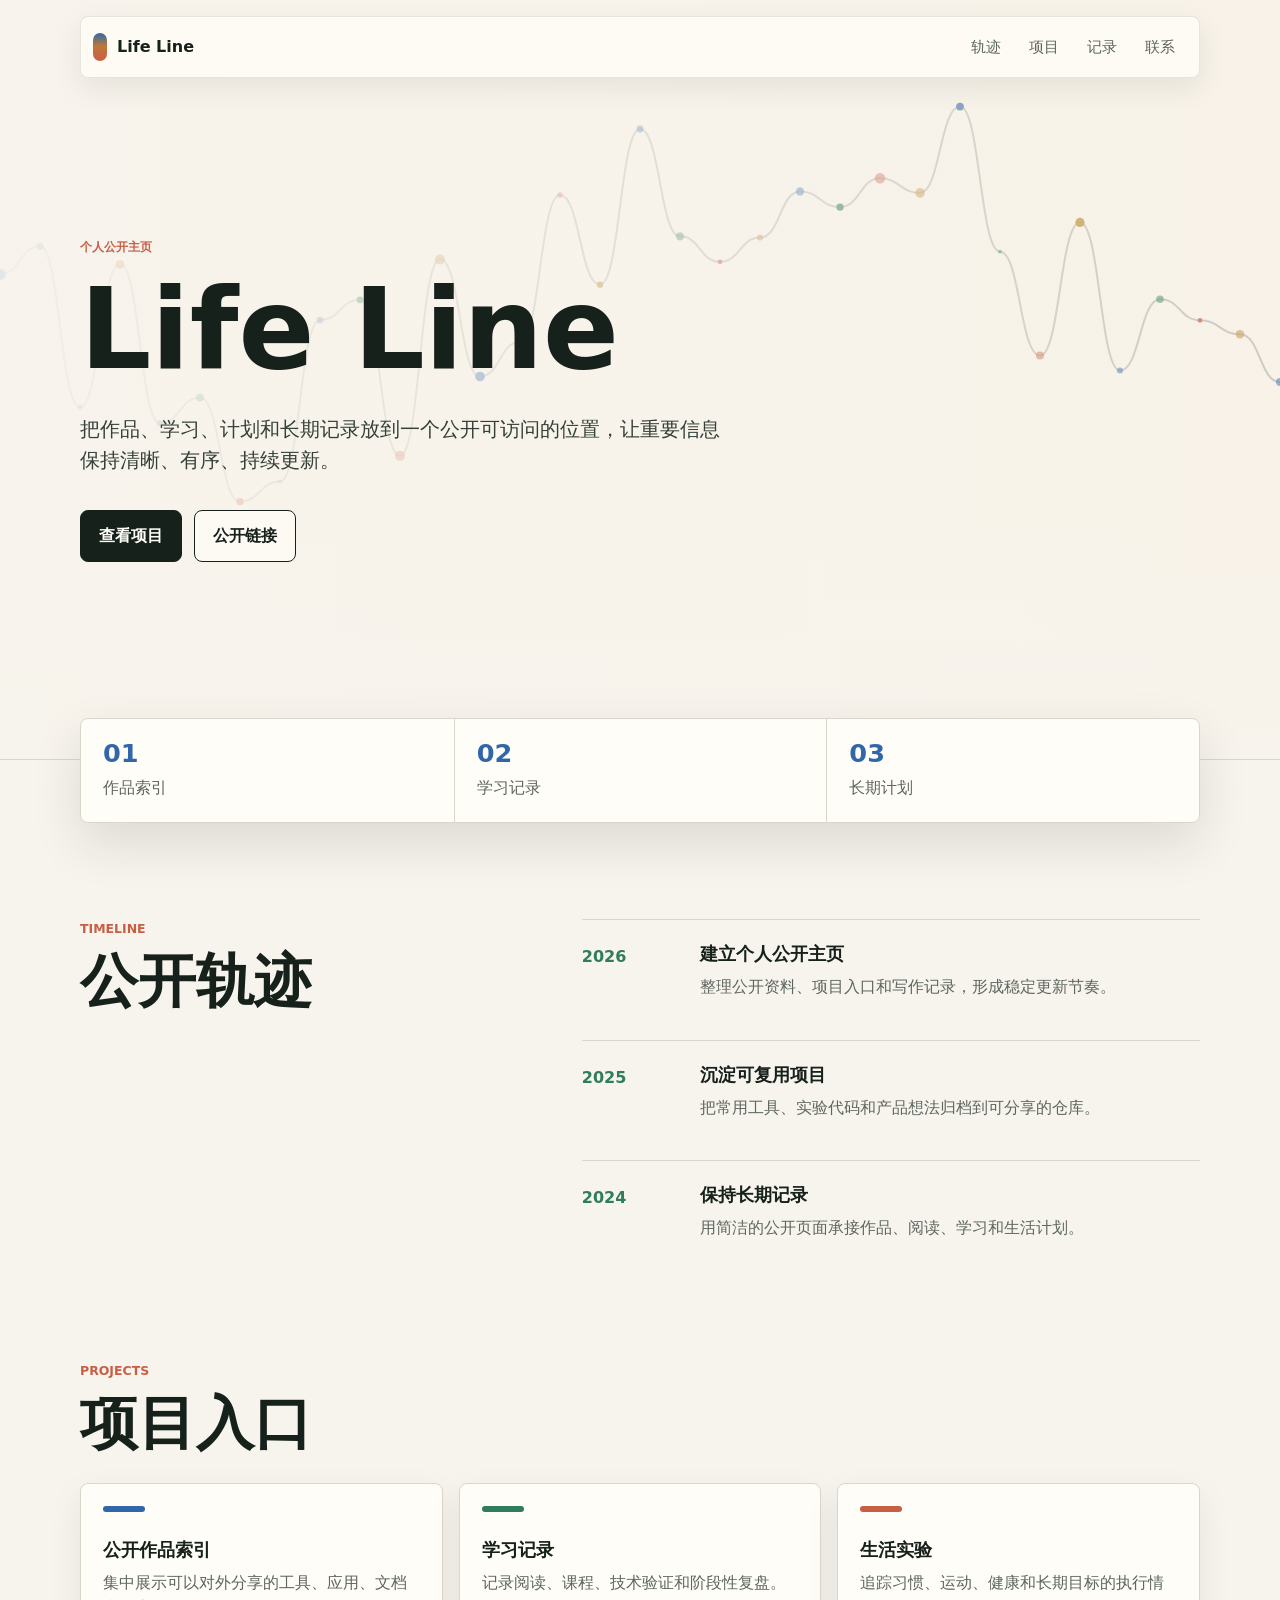
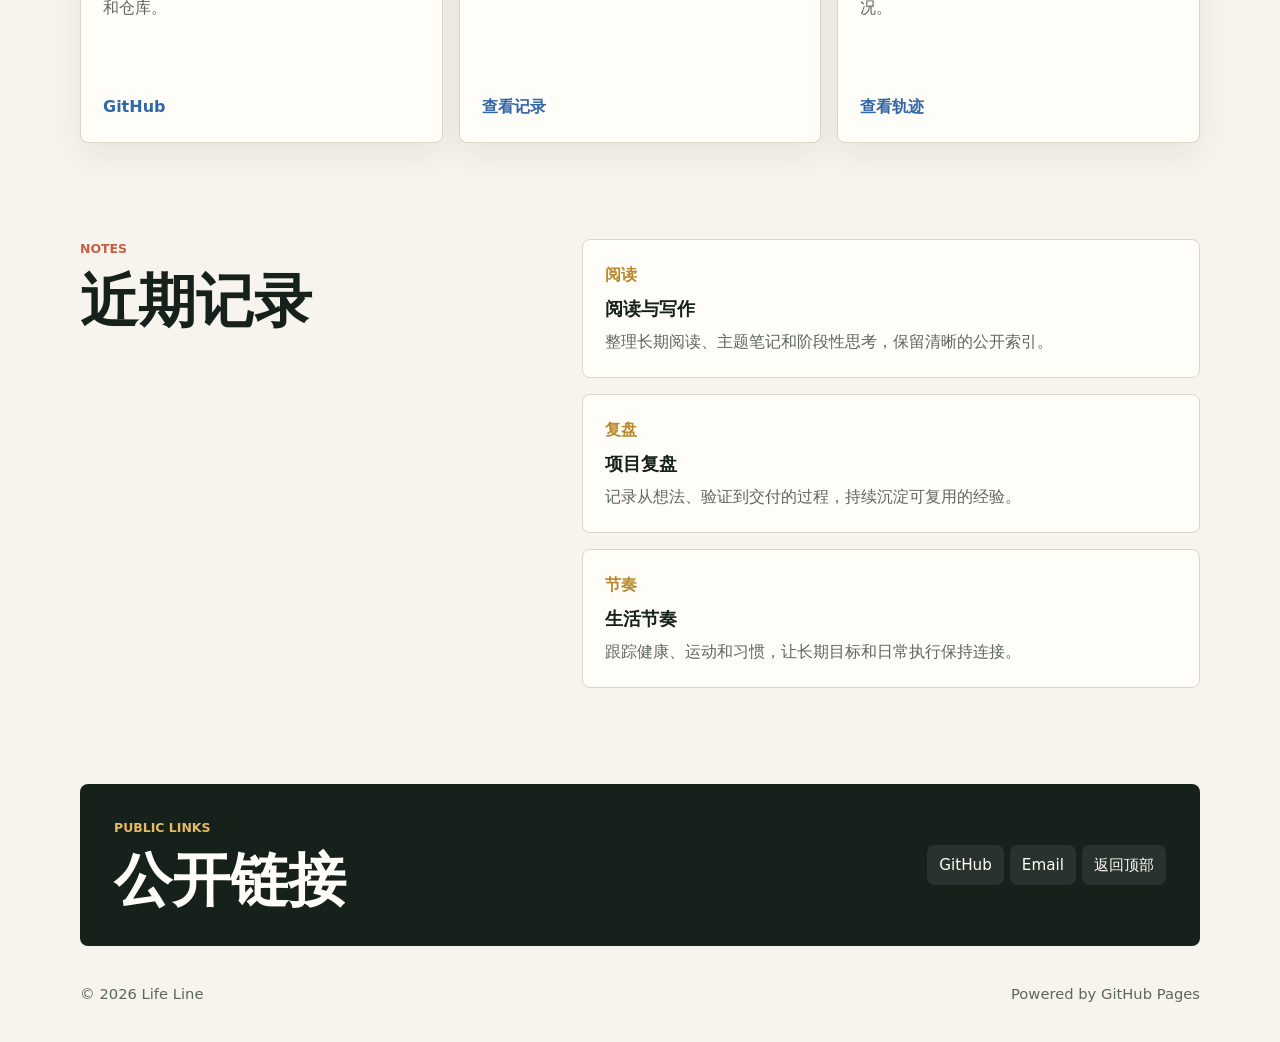
==== site/index.html @ 5fdaf396 "Create GitHub Pages site" ====
<!doctype html>
<html lang="zh-CN">
  <head>
    <meta charset="utf-8" />
    <meta name="viewport" content="width=device-width, initial-scale=1" />
    <meta
      name="description"
      content="Life Line 是一个可托管在 GitHub Pages 上的个人公开主页。"
    />
    <meta name="theme-color" content="#f7f4ed" />
    <meta property="og:title" content="Life Line" />
    <meta
      property="og:description"
      content="作品、记录和长期计划的个人公开主页。"
    />
    <meta property="og:type" content="website" />
    <title>Life Line | 个人公开主页</title>
    <link rel="icon" href="./favicon.svg" type="image/svg+xml" />
    <link rel="stylesheet" href="./styles.css" />
  </head>
  <body>
    <a class="skip-link" href="#main">跳到正文</a>

    <header class="site-header" aria-label="站点导航">
      <a class="brand" href="#top" aria-label="Life Line 首页">
        <span class="brand-mark" aria-hidden="true"></span>
        <span>Life Line</span>
      </a>
      <nav class="nav-links" aria-label="主要导航">
        <a href="#timeline">轨迹</a>
        <a href="#projects">项目</a>
        <a href="#notes">记录</a>
        <a href="#contact">联系</a>
      </nav>
    </header>

    <main id="main">
      <section id="top" class="hero" aria-labelledby="hero-title">
        <canvas id="lifeCanvas" class="life-canvas" aria-hidden="true"></canvas>
        <div class="hero-inner">
          <p class="eyebrow">个人公开主页</p>
          <h1 id="hero-title">Life Line</h1>
          <p class="hero-copy">
            把作品、学习、计划和长期记录放到一个公开可访问的位置，让重要信息保持清晰、有序、持续更新。
          </p>
          <div class="hero-actions" aria-label="页面入口">
            <a class="button primary" href="#projects">查看项目</a>
            <a class="button secondary" href="#contact">公开链接</a>
          </div>
        </div>
      </section>

      <section class="overview" aria-label="当前坐标">
        <div class="overview-item">
          <span class="overview-value">01</span>
          <span class="overview-label">作品索引</span>
        </div>
        <div class="overview-item">
          <span class="overview-value">02</span>
          <span class="overview-label">学习记录</span>
        </div>
        <div class="overview-item">
          <span class="overview-value">03</span>
          <span class="overview-label">长期计划</span>
        </div>
      </section>

      <section id="timeline" class="content-section split-section">
        <div class="section-heading">
          <p class="eyebrow">Timeline</p>
          <h2>公开轨迹</h2>
        </div>
        <div class="timeline-list" aria-label="时间线">
          <article class="timeline-entry">
            <time datetime="2026">2026</time>
            <div>
              <h3>建立个人公开主页</h3>
              <p>整理公开资料、项目入口和写作记录，形成稳定更新节奏。</p>
            </div>
          </article>
          <article class="timeline-entry">
            <time datetime="2025">2025</time>
            <div>
              <h3>沉淀可复用项目</h3>
              <p>把常用工具、实验代码和产品想法归档到可分享的仓库。</p>
            </div>
          </article>
          <article class="timeline-entry">
            <time datetime="2024">2024</time>
            <div>
              <h3>保持长期记录</h3>
              <p>用简洁的公开页面承接作品、阅读、学习和生活计划。</p>
            </div>
          </article>
        </div>
      </section>

      <section id="projects" class="content-section">
        <div class="section-heading wide">
          <p class="eyebrow">Projects</p>
          <h2>项目入口</h2>
        </div>
        <div class="project-grid">
          <article class="project-card">
            <div class="project-accent blue" aria-hidden="true"></div>
            <h3>公开作品索引</h3>
            <p>集中展示可以对外分享的工具、应用、文档和仓库。</p>
            <a href="https://github.com/" rel="noreferrer">GitHub</a>
          </article>
          <article class="project-card">
            <div class="project-accent green" aria-hidden="true"></div>
            <h3>学习记录</h3>
            <p>记录阅读、课程、技术验证和阶段性复盘。</p>
            <a href="#notes">查看记录</a>
          </article>
          <article class="project-card">
            <div class="project-accent coral" aria-hidden="true"></div>
            <h3>生活实验</h3>
            <p>追踪习惯、运动、健康和长期目标的执行情况。</p>
            <a href="#timeline">查看轨迹</a>
          </article>
        </div>
      </section>

      <section id="notes" class="content-section split-section notes-section">
        <div class="section-heading">
          <p class="eyebrow">Notes</p>
          <h2>近期记录</h2>
        </div>
        <div class="note-list">
          <article class="note-item">
            <span>阅读</span>
            <h3>阅读与写作</h3>
            <p>整理长期阅读、主题笔记和阶段性思考，保留清晰的公开索引。</p>
          </article>
          <article class="note-item">
            <span>复盘</span>
            <h3>项目复盘</h3>
            <p>记录从想法、验证到交付的过程，持续沉淀可复用的经验。</p>
          </article>
          <article class="note-item">
            <span>节奏</span>
            <h3>生活节奏</h3>
            <p>跟踪健康、运动和习惯，让长期目标和日常执行保持连接。</p>
          </article>
        </div>
      </section>

      <section id="contact" class="contact-section" aria-labelledby="contact-title">
        <div>
          <p class="eyebrow">Public Links</p>
          <h2 id="contact-title">公开链接</h2>
        </div>
        <div class="contact-links">
          <a href="https://github.com/" rel="noreferrer">GitHub</a>
          <a href="mailto:you@example.com">Email</a>
          <a href="#top">返回顶部</a>
        </div>
      </section>
    </main>

    <footer class="site-footer">
      <span>© <span id="year"></span> Life Line</span>
      <span>Powered by GitHub Pages</span>
    </footer>

    <script src="./script.js" defer></script>
  </body>
</html>
---- site/styles.css ----
:root {
  color-scheme: light;
  --ink: #17211c;
  --muted: #5d665f;
  --paper: #f7f4ed;
  --surface: #fffdf7;
  --line: #dcd5c9;
  --blue: #3167a9;
  --green: #2f7d5b;
  --coral: #c85f45;
  --gold: #b9892f;
  --shadow: 0 20px 50px rgba(23, 33, 28, 0.12);
  --max: 1120px;
}

* {
  box-sizing: border-box;
}

html {
  scroll-behavior: smooth;
}

body {
  margin: 0;
  background: var(--paper);
  color: var(--ink);
  font-family:
    Inter, ui-sans-serif, system-ui, -apple-system, BlinkMacSystemFont, "Segoe UI",
    "PingFang SC", "Hiragino Sans GB", "Microsoft YaHei", sans-serif;
  line-height: 1.6;
}

a {
  color: inherit;
  text-decoration: none;
}

.skip-link {
  position: fixed;
  top: 12px;
  left: 12px;
  z-index: 20;
  transform: translateY(-150%);
  background: var(--ink);
  color: var(--surface);
  padding: 10px 14px;
  border-radius: 8px;
  transition: transform 160ms ease;
}

.skip-link:focus {
  transform: translateY(0);
}

.site-header {
  position: fixed;
  top: 0;
  left: 0;
  right: 0;
  z-index: 10;
  display: flex;
  align-items: center;
  justify-content: space-between;
  width: min(100% - 32px, var(--max));
  margin: 16px auto 0;
  padding: 10px 12px;
  border: 1px solid rgba(23, 33, 28, 0.1);
  border-radius: 8px;
  background: rgba(255, 253, 247, 0.82);
  backdrop-filter: blur(18px);
  box-shadow: 0 10px 28px rgba(23, 33, 28, 0.08);
}

.brand,
.nav-links,
.hero-actions,
.contact-links {
  display: flex;
  align-items: center;
}

.brand {
  gap: 10px;
  min-width: 0;
  font-weight: 760;
}

.brand-mark {
  display: inline-block;
  width: 14px;
  height: 28px;
  border-radius: 999px;
  background:
    linear-gradient(180deg, var(--blue), transparent 48%),
    linear-gradient(0deg, var(--coral), var(--gold));
}

.nav-links {
  gap: 4px;
}

.nav-links a,
.contact-links a {
  min-height: 40px;
  padding: 8px 12px;
  border-radius: 8px;
  color: var(--muted);
  font-size: 0.95rem;
  transition:
    background 160ms ease,
    color 160ms ease;
}

.nav-links a:hover,
.nav-links a:focus-visible,
.contact-links a:hover,
.contact-links a:focus-visible {
  background: rgba(49, 103, 169, 0.1);
  color: var(--ink);
  outline: none;
}

.hero {
  position: relative;
  min-height: min(760px, 88vh);
  display: grid;
  align-items: center;
  overflow: hidden;
  padding: 128px 24px 88px;
  border-bottom: 1px solid var(--line);
  background: #f8f1e6;
}

.life-canvas {
  position: absolute;
  inset: 0;
  width: 100%;
  height: 100%;
}

.hero::after {
  content: "";
  position: absolute;
  inset: 0;
  pointer-events: none;
  background:
    linear-gradient(90deg, rgba(247, 244, 237, 0.9) 0%, rgba(247, 244, 237, 0.62) 48%, rgba(247, 244, 237, 0.24) 100%),
    linear-gradient(0deg, rgba(247, 244, 237, 0.95) 0%, rgba(247, 244, 237, 0) 34%);
}

.hero-inner {
  position: relative;
  z-index: 1;
  width: min(100%, var(--max));
  margin: 0 auto;
}

.eyebrow {
  margin: 0 0 12px;
  color: var(--coral);
  font-size: 0.78rem;
  font-weight: 800;
  letter-spacing: 0;
  text-transform: uppercase;
}

h1,
h2,
h3,
p {
  overflow-wrap: anywhere;
}

h1,
h2,
h3 {
  margin: 0;
  line-height: 1.08;
}

h1 {
  max-width: 780px;
  font-size: 7rem;
  font-weight: 840;
}

h2 {
  font-size: 3.6rem;
  font-weight: 820;
}

h3 {
  font-size: 1.15rem;
}

.hero-copy {
  max-width: 650px;
  margin: 24px 0 0;
  color: #344038;
  font-size: 1.22rem;
}

.hero-actions {
  gap: 12px;
  flex-wrap: wrap;
  margin-top: 34px;
}

.button {
  display: inline-flex;
  align-items: center;
  justify-content: center;
  min-height: 48px;
  padding: 12px 18px;
  border: 1px solid var(--ink);
  border-radius: 8px;
  font-weight: 760;
  transition:
    transform 160ms ease,
    box-shadow 160ms ease,
    background 160ms ease;
}

.button:hover,
.button:focus-visible {
  transform: translateY(-2px);
  box-shadow: 0 10px 22px rgba(23, 33, 28, 0.15);
  outline: none;
}

.button.primary {
  background: var(--ink);
  color: var(--surface);
}

.button.secondary {
  background: rgba(255, 253, 247, 0.7);
}

.overview {
  display: grid;
  grid-template-columns: repeat(3, 1fr);
  width: min(100% - 32px, var(--max));
  margin: -42px auto 0;
  position: relative;
  z-index: 2;
  background: var(--surface);
  border: 1px solid var(--line);
  border-radius: 8px;
  box-shadow: var(--shadow);
}

.overview-item {
  min-width: 0;
  padding: 22px;
}

.overview-item + .overview-item {
  border-left: 1px solid var(--line);
}

.overview-value {
  display: block;
  color: var(--blue);
  font-size: 1.6rem;
  font-weight: 820;
  line-height: 1;
}

.overview-label {
  display: block;
  margin-top: 8px;
  color: var(--muted);
}

.content-section {
  width: min(100% - 32px, var(--max));
  margin: 0 auto;
  padding: 96px 0 0;
}

.split-section {
  display: grid;
  grid-template-columns: 0.8fr 1.2fr;
  gap: clamp(32px, 7vw, 96px);
  align-items: start;
}

.section-heading {
  position: sticky;
  top: 112px;
}

.section-heading.wide {
  position: static;
  max-width: 680px;
  margin-bottom: 28px;
}

.timeline-list,
.note-list {
  display: grid;
  gap: 16px;
}

.timeline-entry {
  display: grid;
  grid-template-columns: 96px 1fr;
  gap: 22px;
  padding: 24px 0;
  border-top: 1px solid var(--line);
}

.timeline-entry time {
  color: var(--green);
  font-weight: 820;
}

.timeline-entry p,
.project-card p,
.note-item p {
  margin: 10px 0 0;
  color: var(--muted);
}

.project-grid {
  display: grid;
  grid-template-columns: repeat(3, 1fr);
  gap: 16px;
}

.project-card,
.note-item {
  min-width: 0;
  border: 1px solid var(--line);
  border-radius: 8px;
  background: var(--surface);
}

.project-card {
  min-height: 260px;
  display: flex;
  flex-direction: column;
  padding: 22px;
  box-shadow: 0 12px 34px rgba(23, 33, 28, 0.07);
}

.project-accent {
  width: 42px;
  height: 6px;
  margin-bottom: 28px;
  border-radius: 999px;
}

.project-accent.blue {
  background: var(--blue);
}

.project-accent.green {
  background: var(--green);
}

.project-accent.coral {
  background: var(--coral);
}

.project-card a {
  margin-top: auto;
  color: var(--blue);
  font-weight: 780;
}

.notes-section {
  padding-bottom: 96px;
}

.note-item {
  padding: 22px;
}

.note-item span {
  display: inline-flex;
  margin-bottom: 12px;
  color: var(--gold);
  font-weight: 820;
}

.contact-section {
  display: flex;
  align-items: center;
  justify-content: space-between;
  gap: 24px;
  width: min(100% - 32px, var(--max));
  margin: 0 auto 36px;
  padding: 34px;
  border-radius: 8px;
  background: var(--ink);
  color: var(--surface);
}

.contact-section .eyebrow {
  color: #e5ba63;
}

.contact-links {
  flex-wrap: wrap;
  justify-content: flex-end;
  gap: 6px;
}

.contact-links a {
  color: var(--surface);
  background: rgba(255, 255, 255, 0.08);
}

.site-footer {
  display: flex;
  justify-content: space-between;
  gap: 16px;
  width: min(100% - 32px, var(--max));
  margin: 0 auto;
  padding: 0 0 36px;
  color: var(--muted);
  font-size: 0.92rem;
}

@media (max-width: 820px) {
  .site-header {
    align-items: flex-start;
    flex-direction: column;
    gap: 8px;
  }

  .nav-links {
    width: 100%;
    overflow-x: auto;
    padding-bottom: 2px;
  }

  .hero {
    min-height: 84vh;
    padding-top: 156px;
  }

  h1 {
    font-size: 4.8rem;
  }

  h2 {
    font-size: 2.6rem;
  }

  .hero-copy {
    font-size: 1.12rem;
  }

  .hero::after {
    background:
      linear-gradient(90deg, rgba(247, 244, 237, 0.95), rgba(247, 244, 237, 0.58)),
      linear-gradient(0deg, rgba(247, 244, 237, 0.96), rgba(247, 244, 237, 0));
  }

  .overview,
  .project-grid,
  .split-section {
    grid-template-columns: 1fr;
  }

  .overview-item + .overview-item {
    border-top: 1px solid var(--line);
    border-left: 0;
  }

  .section-heading {
    position: static;
  }

  .timeline-entry {
    grid-template-columns: 1fr;
    gap: 8px;
  }

  .contact-section,
  .site-footer {
    align-items: flex-start;
    flex-direction: column;
  }

  .contact-links {
    justify-content: flex-start;
  }
}

@media (max-width: 520px) {
  .site-header,
  .overview,
  .content-section,
  .contact-section,
  .site-footer {
    width: min(100% - 24px, var(--max));
  }

  .hero {
    padding-left: 16px;
    padding-right: 16px;
  }

  .button,
  .hero-actions {
    width: 100%;
  }

  .button {
    min-width: 0;
  }

  h1 {
    font-size: 3.2rem;
  }

  h2 {
    font-size: 2.1rem;
  }

  .hero-copy {
    font-size: 1.05rem;
  }

  .overview-item,
  .project-card,
  .note-item {
    padding: 18px;
  }
}

@media (prefers-reduced-motion: reduce) {
  *,
  *::before,
  *::after {
    scroll-behavior: auto !important;
    transition-duration: 0.01ms !important;
    animation-duration: 0.01ms !important;
    animation-iteration-count: 1 !important;
  }
}
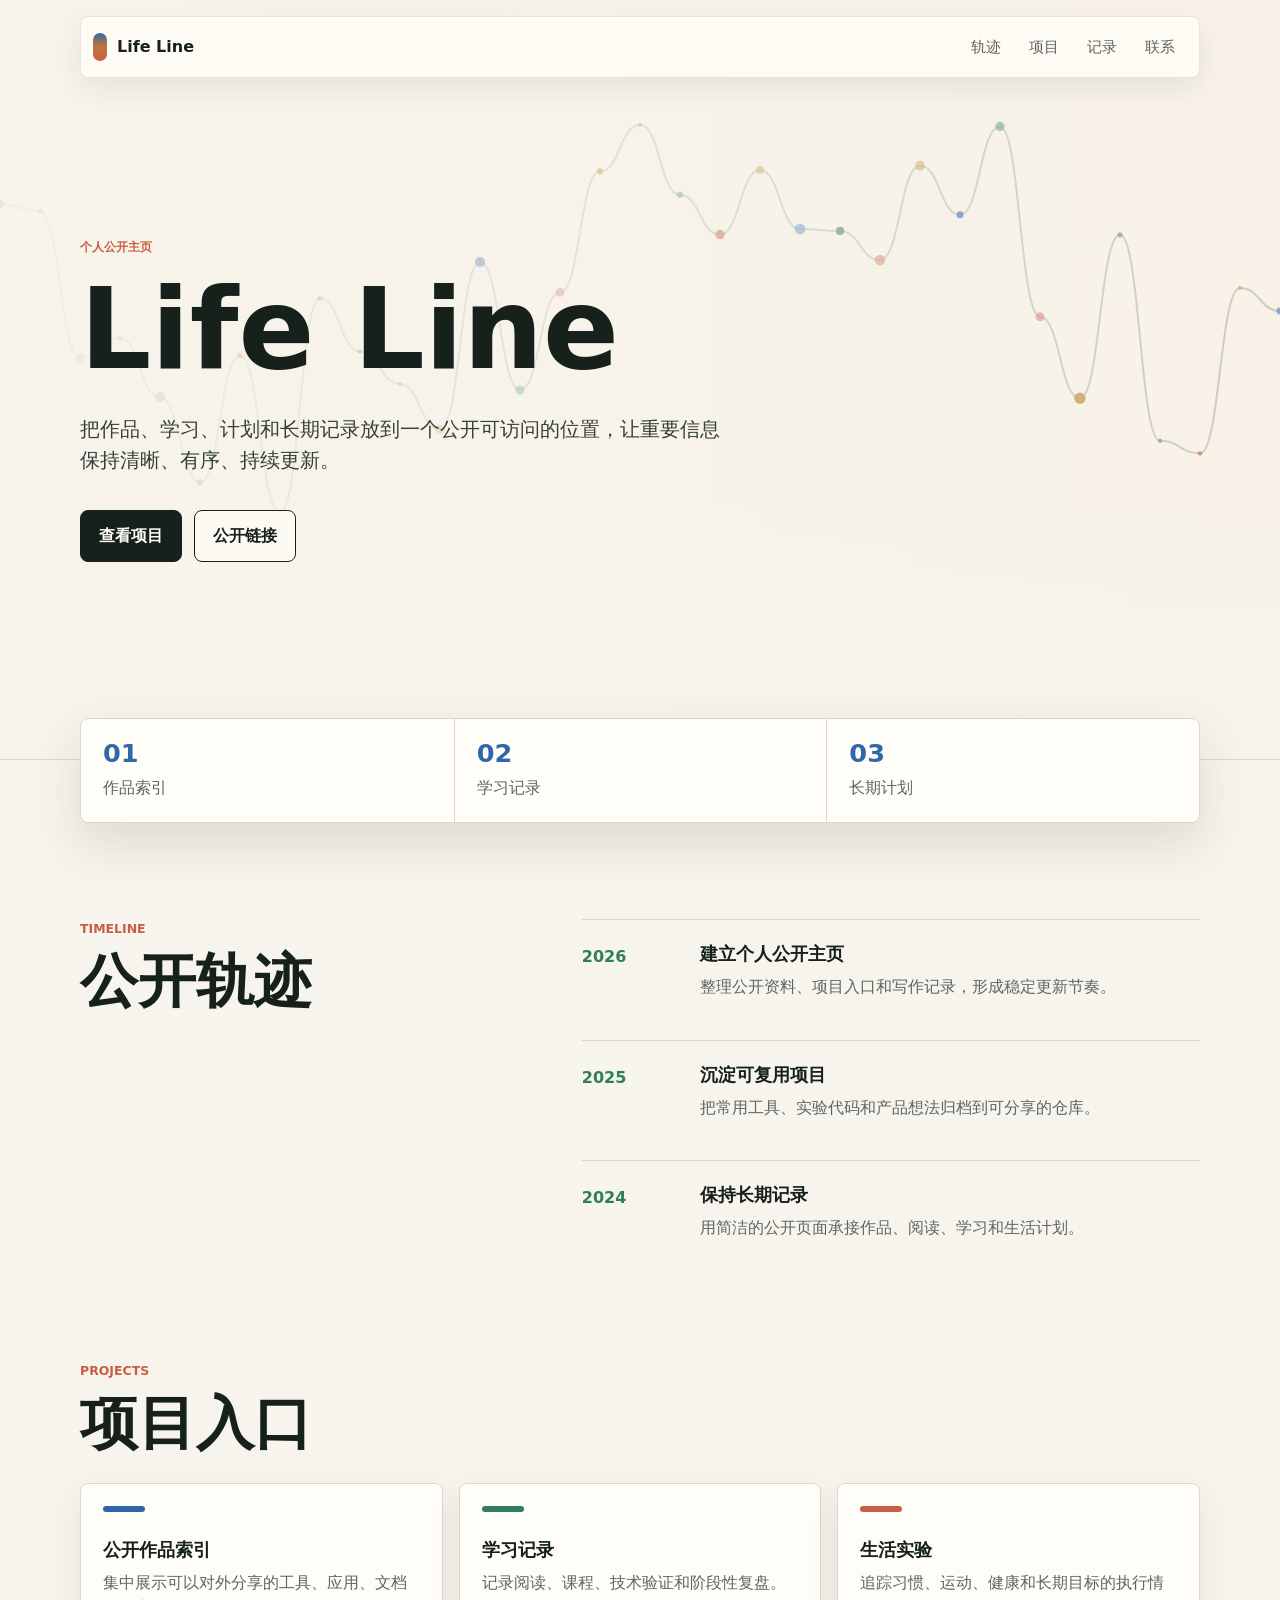
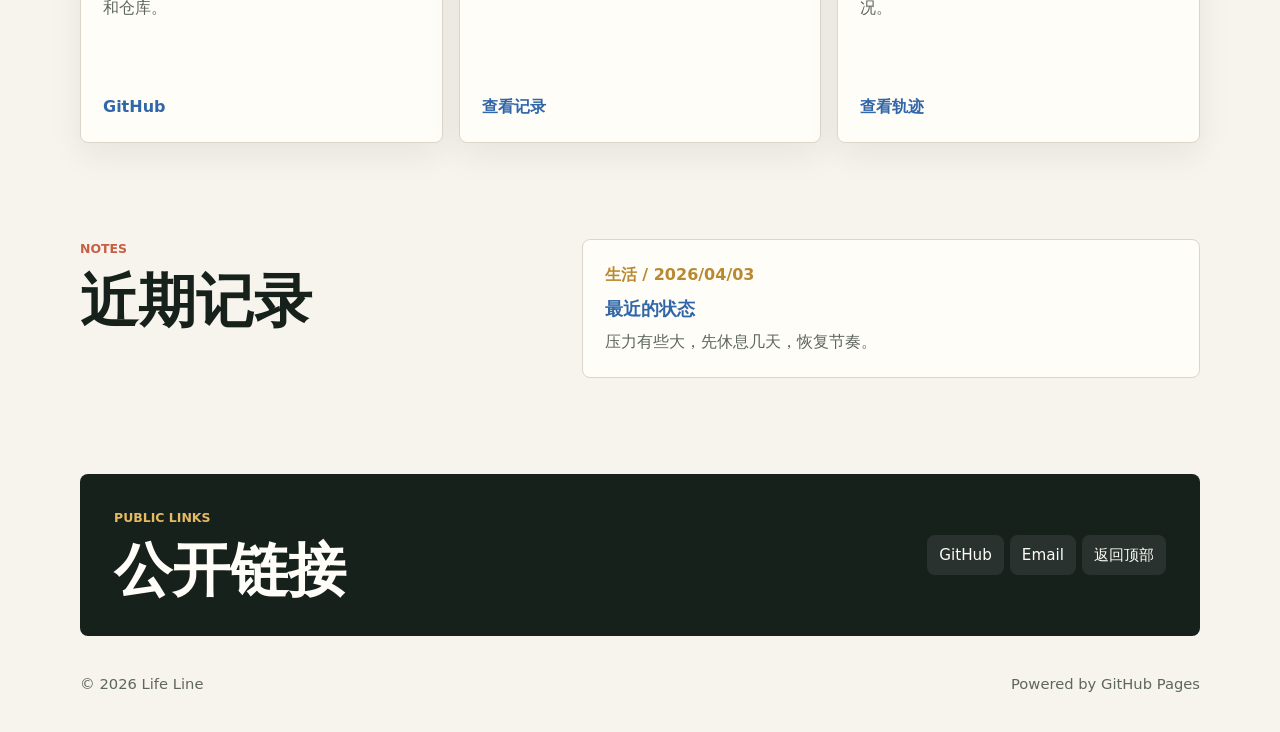
==== commit 8d15d154: "0517" ====
--- a/site/index.html
+++ b/site/index.html
@@ -127,21 +127,13 @@
           <p class="eyebrow">Notes</p>
           <h2>近期记录</h2>
         </div>
-        <div class="note-list">
+        <div class="note-list" id="recordList" aria-label="近期记录列表">
           <article class="note-item">
-            <span>阅读</span>
-            <h3>阅读与写作</h3>
-            <p>整理长期阅读、主题笔记和阶段性思考，保留清晰的公开索引。</p>
-          </article>
-          <article class="note-item">
-            <span>复盘</span>
-            <h3>项目复盘</h3>
-            <p>记录从想法、验证到交付的过程，持续沉淀可复用的经验。</p>
-          </article>
-          <article class="note-item">
-            <span>节奏</span>
-            <h3>生活节奏</h3>
-            <p>跟踪健康、运动和习惯，让长期目标和日常执行保持连接。</p>
+            <span>生活 / 2026/04/03</span>
+            <h3>
+              <a class="record-link" href="./records/2026/04/03/">最近的状态</a>
+            </h3>
+            <p>压力有些大，先休息几天，恢复节奏。</p>
           </article>
         </div>
       </section>
@@ -164,6 +156,7 @@
       <span>Powered by GitHub Pages</span>
     </footer>
 
+    <script src="./records/index.js" defer></script>
     <script src="./script.js" defer></script>
   </body>
 </html>
--- a/site/styles.css
+++ b/site/styles.css
@@ -371,6 +371,20 @@
   font-weight: 780;
 }
 
+.record-link,
+.back-link {
+  color: var(--blue);
+  font-weight: 780;
+}
+
+.record-link:hover,
+.record-link:focus-visible,
+.back-link:hover,
+.back-link:focus-visible {
+  color: var(--coral);
+  outline: none;
+}
+
 .notes-section {
   padding-bottom: 96px;
 }
@@ -425,6 +439,45 @@
   font-size: 0.92rem;
 }
 
+.article-page {
+  min-height: 100vh;
+}
+
+.article-shell {
+  width: min(100% - 32px, 820px);
+  margin: 0 auto;
+  padding: 156px 0 72px;
+}
+
+.article-content {
+  padding: 42px;
+  border: 1px solid var(--line);
+  border-radius: 8px;
+  background: var(--surface);
+  box-shadow: 0 12px 34px rgba(23, 33, 28, 0.07);
+}
+
+.article-content h1 {
+  margin-top: 12px;
+  font-size: 3.8rem;
+}
+
+.article-content p {
+  margin: 22px 0 0;
+  color: #344038;
+  font-size: 1.08rem;
+}
+
+.article-content .article-lead {
+  color: var(--ink);
+  font-size: 1.22rem;
+}
+
+.article-content .back-link {
+  display: inline-flex;
+  margin-bottom: 24px;
+}
+
 @media (max-width: 820px) {
   .site-header {
     align-items: flex-start;
@@ -489,6 +542,10 @@
 
   .contact-links {
     justify-content: flex-start;
+  }
+
+  .article-content h1 {
+    font-size: 2.8rem;
   }
 }
 
@@ -529,8 +586,18 @@
 
   .overview-item,
   .project-card,
-  .note-item {
+  .note-item,
+  .article-content {
     padding: 18px;
+  }
+
+  .article-shell {
+    width: min(100% - 24px, 820px);
+    padding-top: 150px;
+  }
+
+  .article-content h1 {
+    font-size: 2.3rem;
   }
 }
 
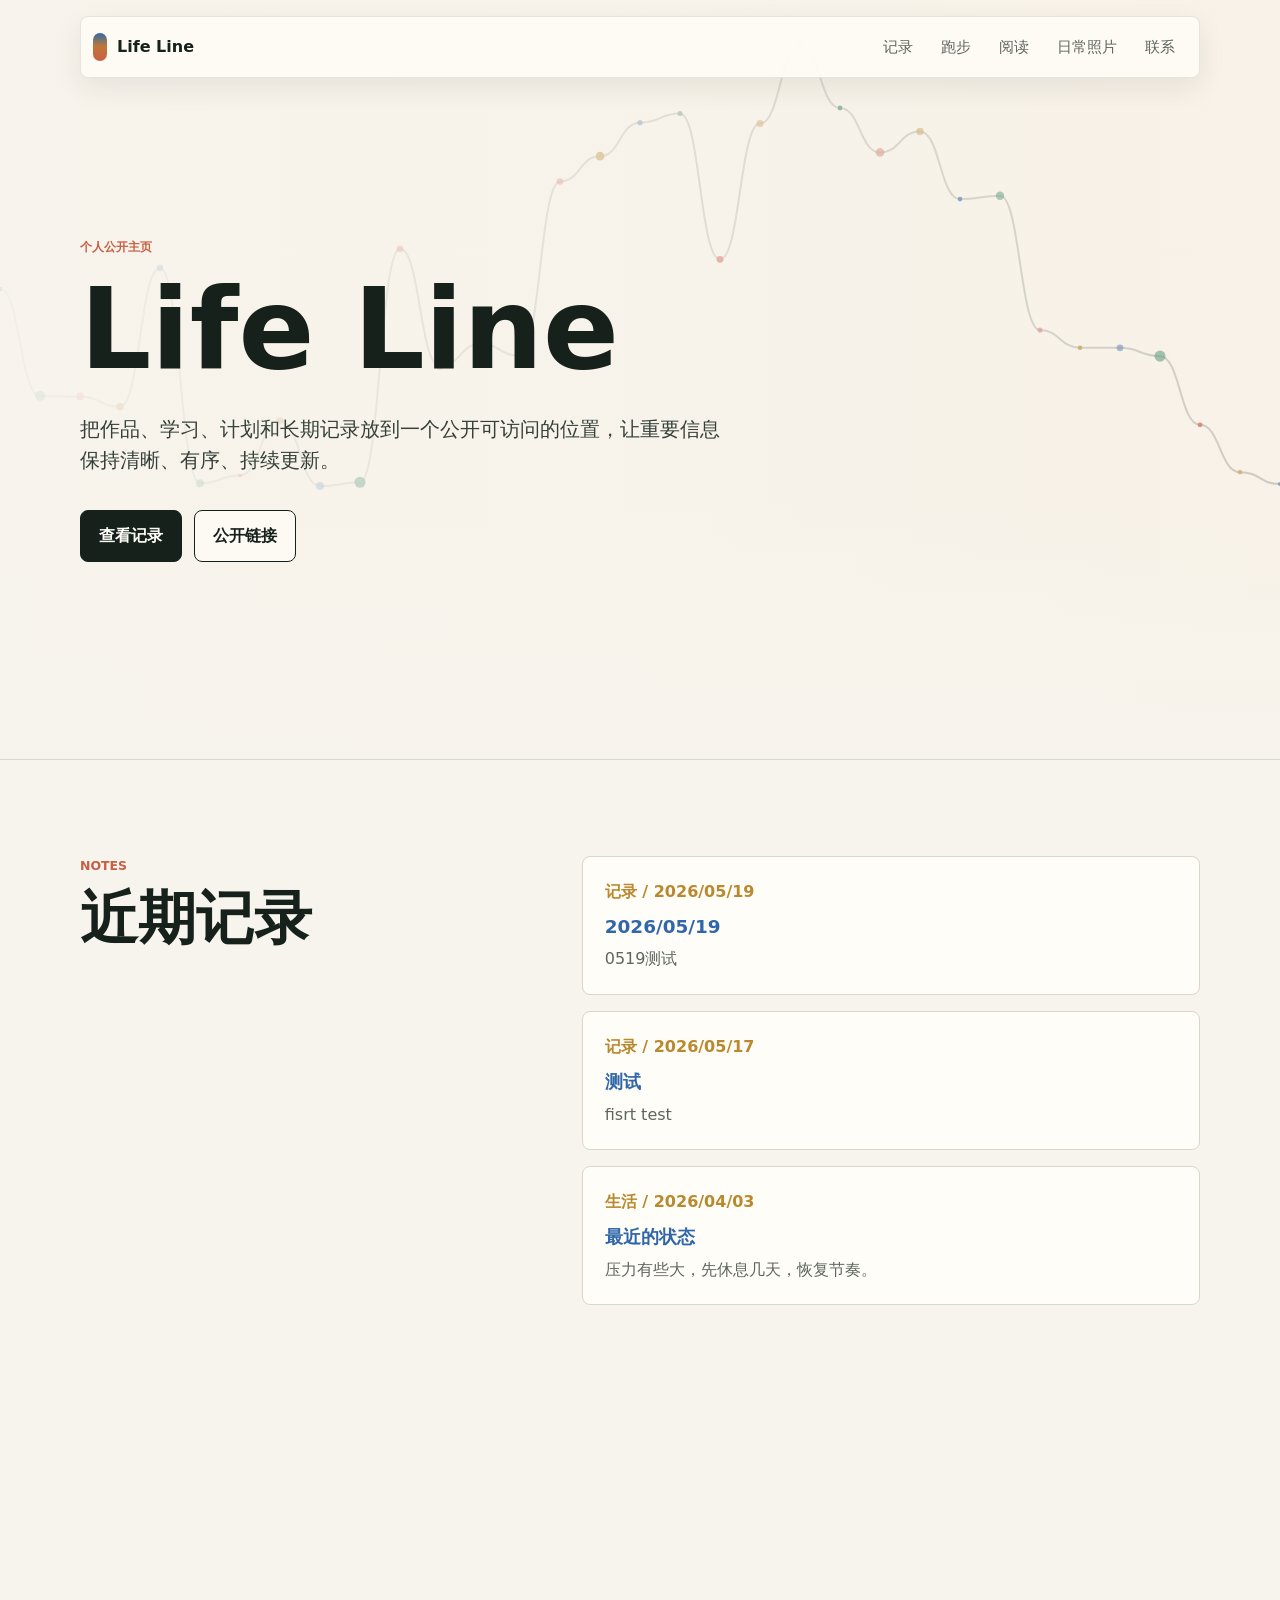
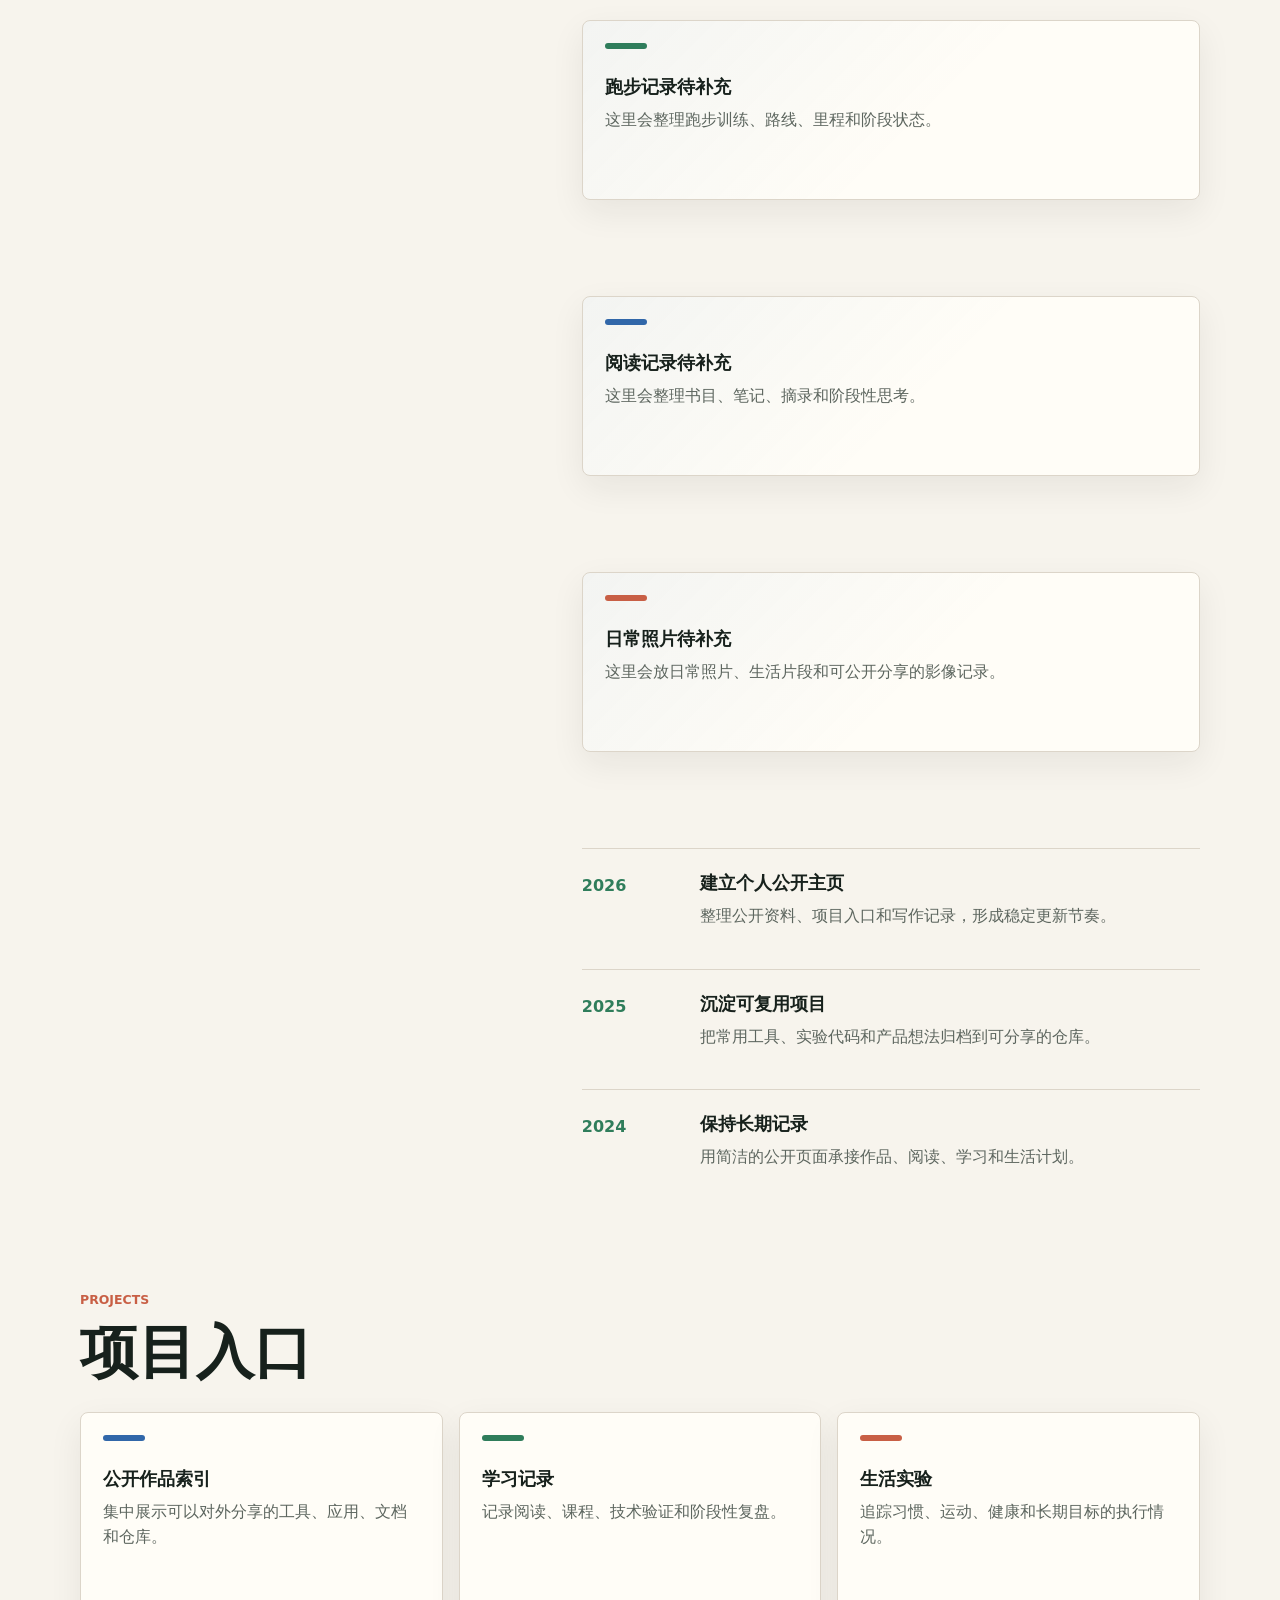
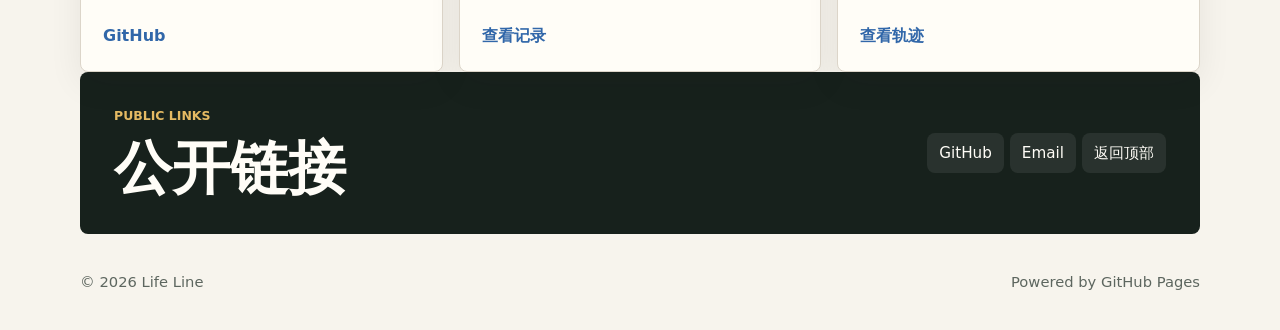
==== commit 960d6a44: "Adjust homepage records layout" ====
--- a/site/index.html
+++ b/site/index.html
@@ -27,9 +27,10 @@
         <span>Life Line</span>
       </a>
       <nav class="nav-links" aria-label="主要导航">
-        <a href="#timeline">轨迹</a>
-        <a href="#projects">项目</a>
         <a href="#notes">记录</a>
+        <a href="#running">跑步</a>
+        <a href="#reading">阅读</a>
+        <a href="#photos">日常照片</a>
         <a href="#contact">联系</a>
       </nav>
     </header>
@@ -44,8 +45,31 @@
             把作品、学习、计划和长期记录放到一个公开可访问的位置，让重要信息保持清晰、有序、持续更新。
           </p>
           <div class="hero-actions" aria-label="页面入口">
-            <a class="button primary" href="#projects">查看项目</a>
+            <a class="button primary" href="#notes">查看记录</a>
             <a class="button secondary" href="#contact">公开链接</a>
+          </div>
+        </div>
+      </section>
+
+      <section id="notes" class="content-section split-section notes-section">
+        <div class="section-heading">
+          <p class="eyebrow">Notes</p>
+          <h2>近期记录</h2>
+        </div>
+        <div class="notes-content">
+          <div class="note-list" id="recordList" aria-label="近期记录列表">
+            <article class="note-item">
+              <span>生活 / 2026/04/03</span>
+              <h3>
+                <a class="record-link" href="./records/2026/04/03/">最近的状态</a>
+              </h3>
+              <p>压力有些大，先休息几天，恢复节奏。</p>
+            </article>
+          </div>
+          <div class="note-actions">
+            <button class="button secondary record-more" id="showMoreRecords" type="button" hidden>
+              查看更多
+            </button>
           </div>
         </div>
       </section>
@@ -63,6 +87,42 @@
           <span class="overview-value">03</span>
           <span class="overview-label">长期计划</span>
         </div>
+      </section>
+
+      <section id="running" class="content-section split-section focus-section">
+        <div class="section-heading">
+          <p class="eyebrow">Running</p>
+          <h2>跑步</h2>
+        </div>
+        <article class="focus-panel">
+          <div class="project-accent green" aria-hidden="true"></div>
+          <h3>跑步记录待补充</h3>
+          <p>这里会整理跑步训练、路线、里程和阶段状态。</p>
+        </article>
+      </section>
+
+      <section id="reading" class="content-section split-section focus-section">
+        <div class="section-heading">
+          <p class="eyebrow">Reading</p>
+          <h2>阅读</h2>
+        </div>
+        <article class="focus-panel">
+          <div class="project-accent blue" aria-hidden="true"></div>
+          <h3>阅读记录待补充</h3>
+          <p>这里会整理书目、笔记、摘录和阶段性思考。</p>
+        </article>
+      </section>
+
+      <section id="photos" class="content-section split-section focus-section">
+        <div class="section-heading">
+          <p class="eyebrow">Photos</p>
+          <h2>日常照片</h2>
+        </div>
+        <article class="focus-panel">
+          <div class="project-accent coral" aria-hidden="true"></div>
+          <h3>日常照片待补充</h3>
+          <p>这里会放日常照片、生活片段和可公开分享的影像记录。</p>
+        </article>
       </section>
 
       <section id="timeline" class="content-section split-section">
@@ -122,22 +182,6 @@
         </div>
       </section>
 
-      <section id="notes" class="content-section split-section notes-section">
-        <div class="section-heading">
-          <p class="eyebrow">Notes</p>
-          <h2>近期记录</h2>
-        </div>
-        <div class="note-list" id="recordList" aria-label="近期记录列表">
-          <article class="note-item">
-            <span>生活 / 2026/04/03</span>
-            <h3>
-              <a class="record-link" href="./records/2026/04/03/">最近的状态</a>
-            </h3>
-            <p>压力有些大，先休息几天，恢复节奏。</p>
-          </article>
-        </div>
-      </section>
-
       <section id="contact" class="contact-section" aria-labelledby="contact-title">
         <div>
           <p class="eyebrow">Public Links</p>
--- a/site/styles.css
+++ b/site/styles.css
@@ -215,6 +215,8 @@
   padding: 12px 18px;
   border: 1px solid var(--ink);
   border-radius: 8px;
+  cursor: pointer;
+  font: inherit;
   font-weight: 760;
   transition:
     transform 160ms ease,
@@ -242,7 +244,7 @@
   display: grid;
   grid-template-columns: repeat(3, 1fr);
   width: min(100% - 32px, var(--max));
-  margin: -42px auto 0;
+  margin: 0 auto;
   position: relative;
   z-index: 2;
   background: var(--surface);
@@ -319,7 +321,8 @@
 
 .timeline-entry p,
 .project-card p,
-.note-item p {
+.note-item p,
+.focus-panel p {
   margin: 10px 0 0;
   color: var(--muted);
 }
@@ -331,7 +334,8 @@
 }
 
 .project-card,
-.note-item {
+.note-item,
+.focus-panel {
   min-width: 0;
   border: 1px solid var(--line);
   border-radius: 8px;
@@ -386,7 +390,12 @@
 }
 
 .notes-section {
+  padding-top: 96px;
   padding-bottom: 96px;
+}
+
+.notes-content {
+  min-width: 0;
 }
 
 .note-item {
@@ -398,6 +407,29 @@
   margin-bottom: 12px;
   color: var(--gold);
   font-weight: 820;
+}
+
+.note-actions {
+  display: flex;
+  justify-content: flex-start;
+  margin-top: 18px;
+}
+
+.record-more[hidden] {
+  display: none;
+}
+
+.focus-section {
+  align-items: stretch;
+}
+
+.focus-panel {
+  min-height: 180px;
+  padding: 22px;
+  background:
+    linear-gradient(135deg, rgba(49, 103, 169, 0.06), rgba(255, 253, 247, 0) 56%),
+    var(--surface);
+  box-shadow: 0 12px 34px rgba(23, 33, 28, 0.07);
 }
 
 .contact-section {
@@ -478,6 +510,93 @@
   margin-bottom: 24px;
 }
 
+.markdown-body {
+  margin-top: 22px;
+}
+
+.markdown-body h2,
+.markdown-body h3,
+.markdown-body h4,
+.markdown-body h5 {
+  margin: 32px 0 0;
+}
+
+.markdown-body h2 {
+  font-size: 2rem;
+}
+
+.markdown-body h3 {
+  font-size: 1.45rem;
+}
+
+.markdown-body h4,
+.markdown-body h5 {
+  font-size: 1.2rem;
+}
+
+.markdown-body p {
+  margin: 18px 0 0;
+}
+
+.markdown-body ul,
+.markdown-body ol {
+  margin: 18px 0 0;
+  padding-left: 1.4rem;
+  color: #344038;
+}
+
+.markdown-body li + li {
+  margin-top: 8px;
+}
+
+.markdown-body img {
+  display: block;
+  max-width: 100%;
+  height: auto;
+  margin: 24px 0 0;
+  border-radius: 8px;
+}
+
+.markdown-body blockquote {
+  margin: 24px 0 0;
+  padding: 2px 0 2px 18px;
+  border-left: 4px solid var(--gold);
+  color: var(--muted);
+}
+
+.markdown-body blockquote p {
+  margin: 0;
+}
+
+.markdown-body pre {
+  overflow-x: auto;
+  margin: 24px 0 0;
+  padding: 16px;
+  border-radius: 8px;
+  background: #17211c;
+  color: var(--surface);
+}
+
+.markdown-body code {
+  font-family:
+    "SFMono-Regular", Consolas, "Liberation Mono", Menlo, monospace;
+  font-size: 0.95em;
+}
+
+.markdown-body p code,
+.markdown-body li code {
+  padding: 2px 5px;
+  border-radius: 5px;
+  background: rgba(49, 103, 169, 0.1);
+  color: var(--ink);
+}
+
+.markdown-body hr {
+  margin: 32px 0 0;
+  border: 0;
+  border-top: 1px solid var(--line);
+}
+
 @media (max-width: 820px) {
   .site-header {
     align-items: flex-start;
@@ -587,6 +706,7 @@
   .overview-item,
   .project-card,
   .note-item,
+  .focus-panel,
   .article-content {
     padding: 18px;
   }
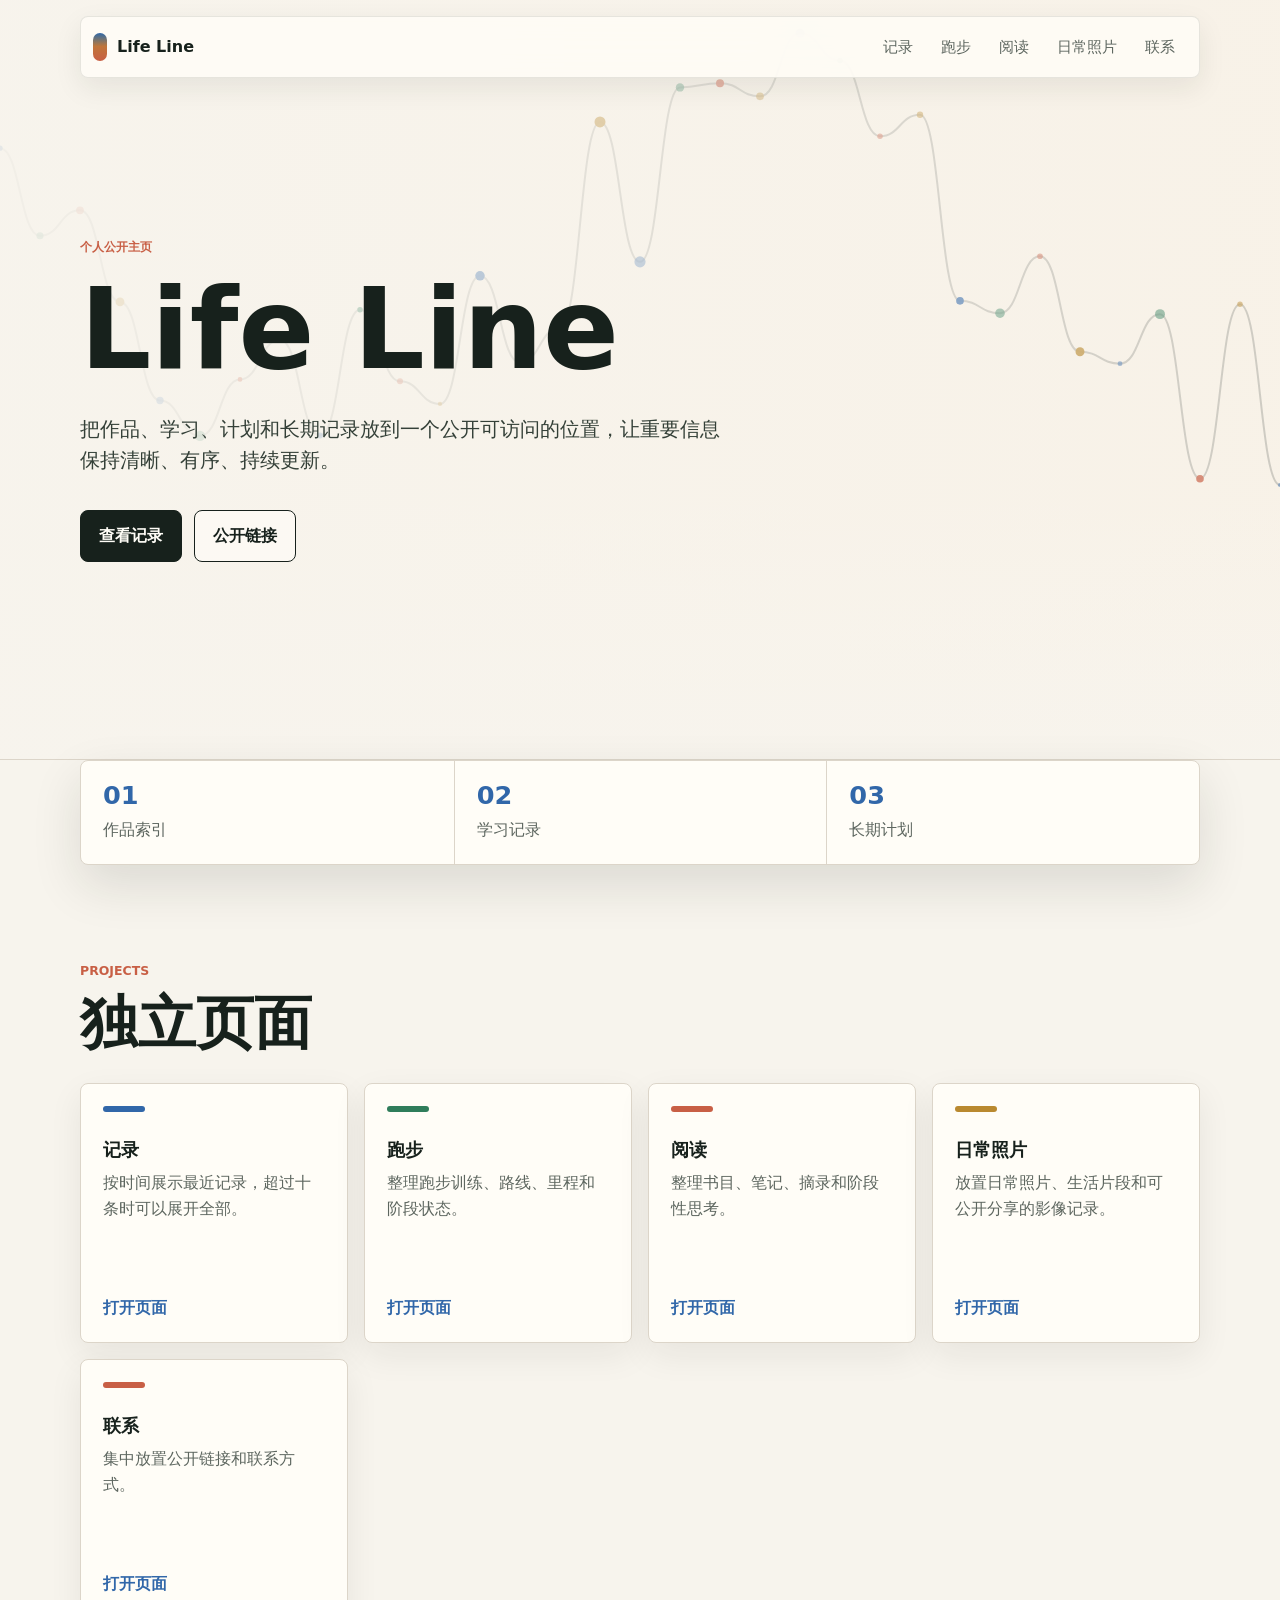
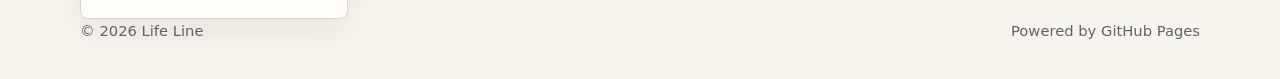
==== commit f32a218d: "Split homepage sections into standalone pages" ====
--- a/site/index.html
+++ b/site/index.html
@@ -22,16 +22,16 @@
     <a class="skip-link" href="#main">跳到正文</a>
 
     <header class="site-header" aria-label="站点导航">
-      <a class="brand" href="#top" aria-label="Life Line 首页">
+      <a class="brand" href="./" aria-label="Life Line 首页">
         <span class="brand-mark" aria-hidden="true"></span>
         <span>Life Line</span>
       </a>
       <nav class="nav-links" aria-label="主要导航">
-        <a href="#notes">记录</a>
-        <a href="#running">跑步</a>
-        <a href="#reading">阅读</a>
-        <a href="#photos">日常照片</a>
-        <a href="#contact">联系</a>
+        <a href="./records.html">记录</a>
+        <a href="./running.html">跑步</a>
+        <a href="./reading.html">阅读</a>
+        <a href="./photos.html">日常照片</a>
+        <a href="./contact.html">联系</a>
       </nav>
     </header>
 
@@ -45,31 +45,8 @@
             把作品、学习、计划和长期记录放到一个公开可访问的位置，让重要信息保持清晰、有序、持续更新。
           </p>
           <div class="hero-actions" aria-label="页面入口">
-            <a class="button primary" href="#notes">查看记录</a>
-            <a class="button secondary" href="#contact">公开链接</a>
-          </div>
-        </div>
-      </section>
-
-      <section id="notes" class="content-section split-section notes-section">
-        <div class="section-heading">
-          <p class="eyebrow">Notes</p>
-          <h2>近期记录</h2>
-        </div>
-        <div class="notes-content">
-          <div class="note-list" id="recordList" aria-label="近期记录列表">
-            <article class="note-item">
-              <span>生活 / 2026/04/03</span>
-              <h3>
-                <a class="record-link" href="./records/2026/04/03/">最近的状态</a>
-              </h3>
-              <p>压力有些大，先休息几天，恢复节奏。</p>
-            </article>
-          </div>
-          <div class="note-actions">
-            <button class="button secondary record-more" id="showMoreRecords" type="button" hidden>
-              查看更多
-            </button>
+            <a class="button primary" href="./records.html">查看记录</a>
+            <a class="button secondary" href="./contact.html">公开链接</a>
           </div>
         </div>
       </section>
@@ -89,108 +66,42 @@
         </div>
       </section>
 
-      <section id="running" class="content-section split-section focus-section">
-        <div class="section-heading">
-          <p class="eyebrow">Running</p>
-          <h2>跑步</h2>
-        </div>
-        <article class="focus-panel">
-          <div class="project-accent green" aria-hidden="true"></div>
-          <h3>跑步记录待补充</h3>
-          <p>这里会整理跑步训练、路线、里程和阶段状态。</p>
-        </article>
-      </section>
-
-      <section id="reading" class="content-section split-section focus-section">
-        <div class="section-heading">
-          <p class="eyebrow">Reading</p>
-          <h2>阅读</h2>
-        </div>
-        <article class="focus-panel">
-          <div class="project-accent blue" aria-hidden="true"></div>
-          <h3>阅读记录待补充</h3>
-          <p>这里会整理书目、笔记、摘录和阶段性思考。</p>
-        </article>
-      </section>
-
-      <section id="photos" class="content-section split-section focus-section">
-        <div class="section-heading">
-          <p class="eyebrow">Photos</p>
-          <h2>日常照片</h2>
-        </div>
-        <article class="focus-panel">
-          <div class="project-accent coral" aria-hidden="true"></div>
-          <h3>日常照片待补充</h3>
-          <p>这里会放日常照片、生活片段和可公开分享的影像记录。</p>
-        </article>
-      </section>
-
-      <section id="timeline" class="content-section split-section">
-        <div class="section-heading">
-          <p class="eyebrow">Timeline</p>
-          <h2>公开轨迹</h2>
-        </div>
-        <div class="timeline-list" aria-label="时间线">
-          <article class="timeline-entry">
-            <time datetime="2026">2026</time>
-            <div>
-              <h3>建立个人公开主页</h3>
-              <p>整理公开资料、项目入口和写作记录，形成稳定更新节奏。</p>
-            </div>
-          </article>
-          <article class="timeline-entry">
-            <time datetime="2025">2025</time>
-            <div>
-              <h3>沉淀可复用项目</h3>
-              <p>把常用工具、实验代码和产品想法归档到可分享的仓库。</p>
-            </div>
-          </article>
-          <article class="timeline-entry">
-            <time datetime="2024">2024</time>
-            <div>
-              <h3>保持长期记录</h3>
-              <p>用简洁的公开页面承接作品、阅读、学习和生活计划。</p>
-            </div>
-          </article>
-        </div>
-      </section>
-
       <section id="projects" class="content-section">
         <div class="section-heading wide">
           <p class="eyebrow">Projects</p>
-          <h2>项目入口</h2>
+          <h2>独立页面</h2>
         </div>
         <div class="project-grid">
           <article class="project-card">
             <div class="project-accent blue" aria-hidden="true"></div>
-            <h3>公开作品索引</h3>
-            <p>集中展示可以对外分享的工具、应用、文档和仓库。</p>
-            <a href="https://github.com/" rel="noreferrer">GitHub</a>
+            <h3>记录</h3>
+            <p>按时间展示最近记录，超过十条时可以展开全部。</p>
+            <a href="./records.html">打开页面</a>
           </article>
           <article class="project-card">
             <div class="project-accent green" aria-hidden="true"></div>
-            <h3>学习记录</h3>
-            <p>记录阅读、课程、技术验证和阶段性复盘。</p>
-            <a href="#notes">查看记录</a>
+            <h3>跑步</h3>
+            <p>整理跑步训练、路线、里程和阶段状态。</p>
+            <a href="./running.html">打开页面</a>
           </article>
           <article class="project-card">
             <div class="project-accent coral" aria-hidden="true"></div>
-            <h3>生活实验</h3>
-            <p>追踪习惯、运动、健康和长期目标的执行情况。</p>
-            <a href="#timeline">查看轨迹</a>
+            <h3>阅读</h3>
+            <p>整理书目、笔记、摘录和阶段性思考。</p>
+            <a href="./reading.html">打开页面</a>
           </article>
-        </div>
-      </section>
-
-      <section id="contact" class="contact-section" aria-labelledby="contact-title">
-        <div>
-          <p class="eyebrow">Public Links</p>
-          <h2 id="contact-title">公开链接</h2>
-        </div>
-        <div class="contact-links">
-          <a href="https://github.com/" rel="noreferrer">GitHub</a>
-          <a href="mailto:you@example.com">Email</a>
-          <a href="#top">返回顶部</a>
+          <article class="project-card">
+            <div class="project-accent gold" aria-hidden="true"></div>
+            <h3>日常照片</h3>
+            <p>放置日常照片、生活片段和可公开分享的影像记录。</p>
+            <a href="./photos.html">打开页面</a>
+          </article>
+          <article class="project-card">
+            <div class="project-accent coral" aria-hidden="true"></div>
+            <h3>联系</h3>
+            <p>集中放置公开链接和联系方式。</p>
+            <a href="./contact.html">打开页面</a>
+          </article>
         </div>
       </section>
     </main>
@@ -200,7 +111,6 @@
       <span>Powered by GitHub Pages</span>
     </footer>
 
-    <script src="./records/index.js" defer></script>
     <script src="./script.js" defer></script>
   </body>
 </html>
--- a/site/styles.css
+++ b/site/styles.css
@@ -121,6 +121,12 @@
   outline: none;
 }
 
+.nav-links a[aria-current="page"] {
+  background: rgba(49, 103, 169, 0.12);
+  color: var(--ink);
+  font-weight: 780;
+}
+
 .hero {
   position: relative;
   min-height: min(760px, 88vh);
@@ -329,7 +335,7 @@
 
 .project-grid {
   display: grid;
-  grid-template-columns: repeat(3, 1fr);
+  grid-template-columns: repeat(auto-fit, minmax(220px, 1fr));
   gap: 16px;
 }
 
@@ -367,6 +373,10 @@
 
 .project-accent.coral {
   background: var(--coral);
+}
+
+.project-accent.gold {
+  background: var(--gold);
 }
 
 .project-card a {
@@ -430,6 +440,43 @@
     linear-gradient(135deg, rgba(49, 103, 169, 0.06), rgba(255, 253, 247, 0) 56%),
     var(--surface);
   box-shadow: 0 12px 34px rgba(23, 33, 28, 0.07);
+}
+
+.focus-panel h2 {
+  font-size: 1.4rem;
+}
+
+.page-shell {
+  width: min(100% - 32px, var(--max));
+  min-height: calc(100vh - 96px);
+  margin: 0 auto;
+  padding: 156px 0 96px;
+}
+
+.page-section {
+  width: 100%;
+  padding: 0;
+}
+
+.page-shell .notes-section {
+  padding: 0;
+}
+
+.page-shell h1 {
+  max-width: 760px;
+  font-size: 4rem;
+  font-weight: 820;
+}
+
+.page-contact {
+  width: 100%;
+  margin: 0;
+}
+
+.contact-section h1 {
+  margin: 0;
+  font-size: 3.6rem;
+  line-height: 1.08;
 }
 
 .contact-section {
@@ -634,7 +681,6 @@
   }
 
   .overview,
-  .project-grid,
   .split-section {
     grid-template-columns: 1fr;
   }
@@ -663,6 +709,11 @@
     justify-content: flex-start;
   }
 
+  .page-shell h1,
+  .contact-section h1 {
+    font-size: 2.8rem;
+  }
+
   .article-content h1 {
     font-size: 2.8rem;
   }
@@ -672,6 +723,7 @@
   .site-header,
   .overview,
   .content-section,
+  .page-shell,
   .contact-section,
   .site-footer {
     width: min(100% - 24px, var(--max));
@@ -697,6 +749,15 @@
 
   h2 {
     font-size: 2.1rem;
+  }
+
+  .page-shell {
+    padding-top: 150px;
+  }
+
+  .page-shell h1,
+  .contact-section h1 {
+    font-size: 2.3rem;
   }
 
   .hero-copy {
